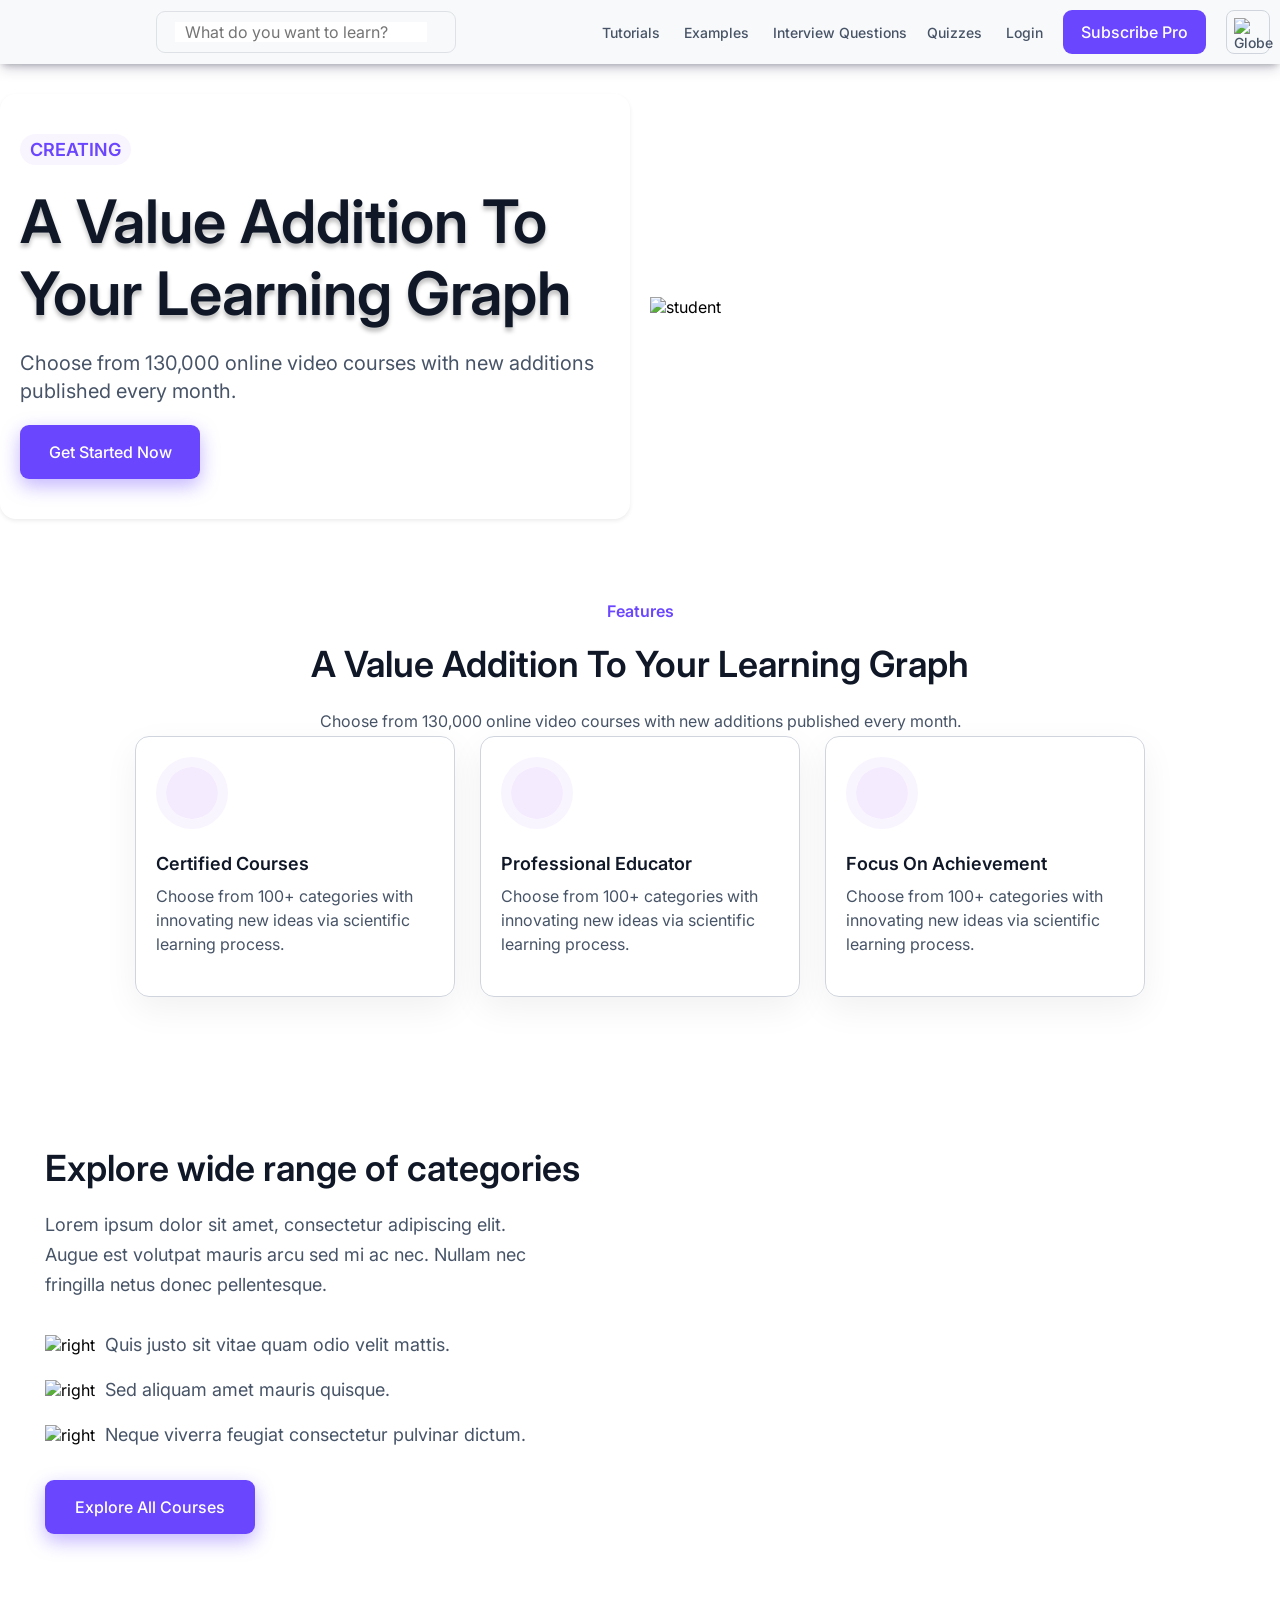
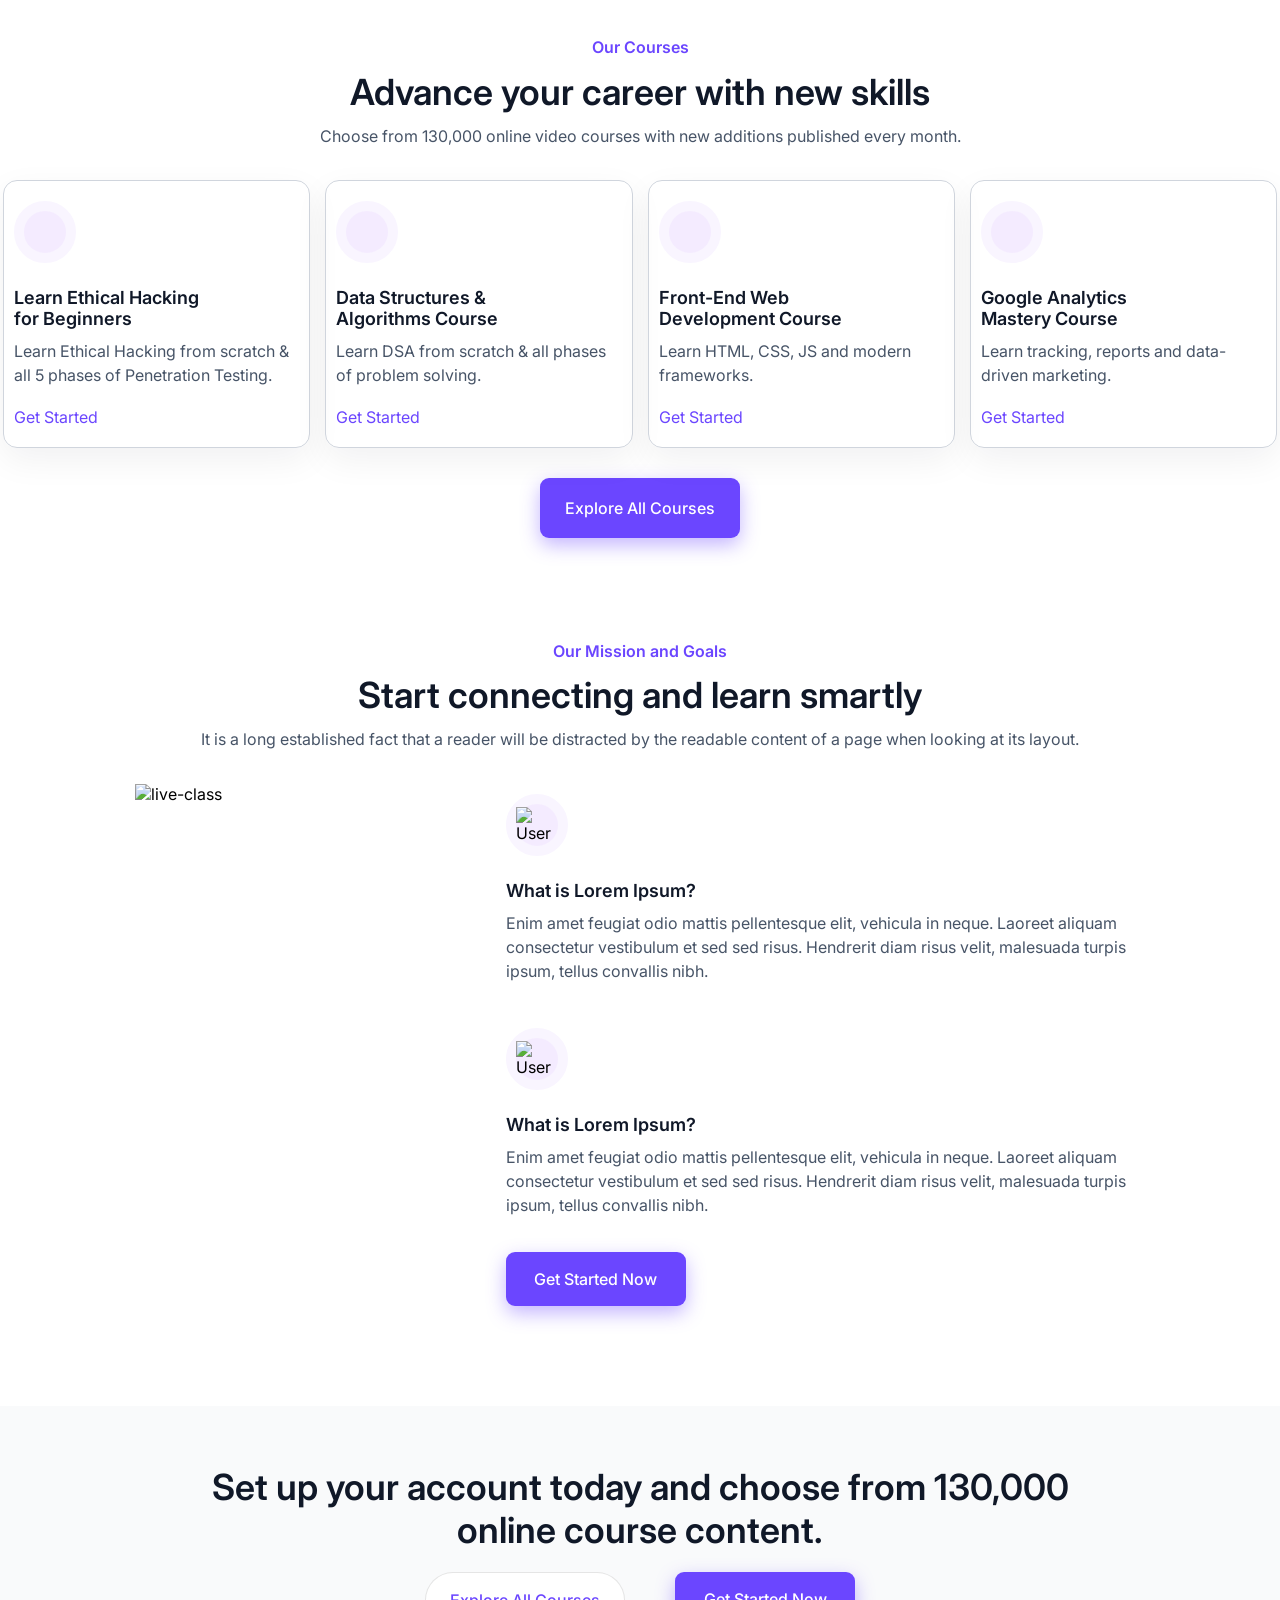
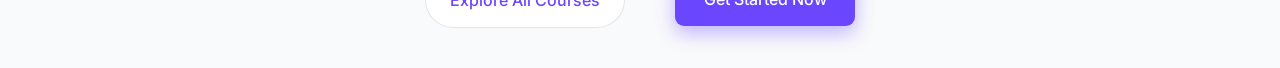
==== index.html @ a8aacdf3 "Commiting First Responsive Project" ====
<!doctype html>
<html lang="en">
  <head>
    <meta charset="UTF-8" />
    <meta name="viewport" content="width=device-width, initial-scale=1.0" />
    <title>Figma responsive page</title>
    <link rel="stylesheet" href="CSS/style.css" />
    <link rel="stylesheet" href="CSS/responsive.css" />
    <link
      rel="stylesheet"
      href="https://cdnjs.cloudflare.com/ajax/libs/font-awesome/7.3.0/css/all.min.css"
      integrity="sha512-ApSLB1Pd3/bZN8fWB/RG9YhN/7bd9Hkf3AGaE2mPfebjrxagjuBtx2GcgdqIlJkUzwylBo61r9Xa9NmgBI0swA=="
      crossorigin="anonymous"
      referrerpolicy="no-referrer"
    />
  </head>
  <body>
    <header>
      <div class="container">
        <div class="logo">
          <img src="Images/logo.svg" alt="" />
        </div>
        <div class="search">
          <input
            type="search"
            name="search"
            id="search"
            placeholder="What do you want to learn?"
          />
          <label for="search"
            ><i class="fa-solid fa-magnifying-glass"></i
          ></label>
        </div>
        <nav>
          <div class="nav-items">
            <a href=""
              >Tutorials <img src="Images/dropdown menu icon.png" alt=""
            /></a>
          </div>
          <div class="nav-items">
            <a href=""
              >Examples <img src="Images/dropdown menu icon.png" alt=""
            /></a>
          </div>
          <div class="nav-items">
            <a href=""
              >Interview Questions<img
                src="Images/dropdown menu icon.png"
                alt=""
            /></a>
          </div>
          <div class="nav-items">
            <a href=""
              >Quizzes <img src="Images/dropdown menu icon.png" alt=""
            /></a>
          </div>
          <div class="nav-items">
            <a href="">Login</a>
          </div>
          <div class="common-button">
            <button>Subscribe Pro</button>
          </div>
          <div class="globe">
            <img src="Images/globe.svg" alt="Globe" />
          </div>
        </nav>
        <div class="menu">
          <i class="fa-solid fa-bars"></i>
        </div>
      </div>
    </header>
    <section class="container first-section">
      <div class="left">
        <div class="left-content">
          <span>CREATING</span>
          <span>A Value Addition To Your Learning Graph</span>
          <span
            >Choose from 130,000 online video courses with new additions
            published every month.</span
          >
          <div class="common-button">
            <button>Get Started Now</button>
          </div>
        </div>
      </div>
      <div class="right">
        <img src="Images/Group 239.png" alt="student" />
      </div>
    </section>
    <section class="container second-section">
      <p>Features</p>
      <h2>A Value Addition To Your Learning Graph</h2>
      <p class="second-section-text">
        Choose from 130,000 online video courses with new additions published
        every month.
      </p>
      <div class="feature-flex">
        <div class="box">
          <div class="img-wrap">
            <div class="bg"><img src="Images/award 1.png" alt="" /></div>
          </div>
          <h3>Certified Courses</h3>
          <p>
            Choose from 100+ categories with innovating new ideas via scientific
            learning process.
          </p>
        </div>

        <div class="box">
          <div class="img-wrap">
            <div class="bg"><img src="Images/Frame (1).png" alt="" /></div>
          </div>
          <h3>Professional Educator</h3>
          <p>
            Choose from 100+ categories with innovating new ideas via scientific
            learning process.
          </p>
        </div>

        <div class="box">
          <div class="img-wrap">
            <div class="bg"><img src="Images/Frame.png" alt="" /></div>
          </div>
          <h3>Focus On Achievement</h3>
          <p>
            Choose from 100+ categories with innovating new ideas via scientific
            learning process.
          </p>
        </div>
      </div>
    </section>
    <section class="container third-section">
      <div class="left">
        <div class="left-content">
          <h2>Explore wide range of categories</h2>
          <p>
            Lorem ipsum dolor sit amet, consectetur adipiscing elit. Augue est
            volutpat mauris arcu sed mi ac nec. Nullam nec fringilla netus donec
            pellentesque.
          </p>
          <div class="list-container">
            <div class="list-box">
              <img src="Images/Group 259.png" alt="right" />
              <p>Quis justo sit vitae quam odio velit mattis.</p>
            </div>
            <div class="list-box">
              <img src="Images/Group 259.png" alt="right" />
              <p>Sed aliquam amet mauris quisque.</p>
            </div>
            <div class="list-box">
              <img src="Images/Group 259.png" alt="right" />
              <p>Neque viverra feugiat consectetur pulvinar dictum.</p>
            </div>
          </div>
        </div>
        <div class="common-button">
          <button>Explore All Courses</button>
        </div>
      </div>
      <div class="right">
        <img src="Images/Frame 237.png" alt="" />
      </div>
    </section>
    <section class="container fourth-section">
      <div class="section-text">
        <p>Our Courses</p>
        <h2>Advance your career with new skills</h2>
        <p class="section-para">
          Choose from 130,000 online video courses with new additions published
          every month.
        </p>
      </div>
      <div class="section-flex">
        <div class="box">
          <div class="img-wrap">
            <img src="Images/Frame (2).png" alt="" />
          </div>
          <!-- h3 ,p in .box are inheriting the properties by .box of second-section feature-flex -->
          <h3>Learn Ethical Hacking for Beginners</h3>
          <p>
            Learn Ethical Hacking from scratch & all 5 phases of Penetration
            Testing.
          </p>
          <div class="box-link">
            <a href="">Get Started </a>
            <i class="fa-solid fa-arrow-right"></i>
          </div>
        </div>
        <div class="box">
          <div class="img-wrap">
            <img src="Images/Frame (2).png" alt="" />
          </div>
          <!-- h3 ,p in .box are inheriting the properties by .box of second-section feature-flex -->
          <h3>Data Structures & Algorithms Course</h3>
          <p>Learn DSA from scratch & all phases of problem solving.</p>
          <div class="box-link">
            <a href="">Get Started </a>
            <i class="fa-solid fa-arrow-right"></i>
          </div>
        </div>
        <div class="box">
          <div class="img-wrap">
            <img src="Images/Frame (2).png" alt="" />
          </div>
          <!-- h3 ,p in .box are inheriting the properties by .box of second-section feature-flex -->
          <h3>Front-End Web Development Course</h3>
          <p>Learn HTML, CSS, JS and modern frameworks.</p>
          <div class="box-link">
            <a href="">Get Started </a>
            <i class="fa-solid fa-arrow-right"></i>
          </div>
        </div>
        <div class="box">
          <div class="img-wrap">
            <img src="Images/Frame (2).png" alt="" />
          </div>
          <!-- h3 ,p in .box are inheriting the properties by .box of second-section feature-flex -->
          <h3>Google Analytics Mastery Course</h3>
          <p>Learn tracking, reports and data-driven marketing.</p>
          <div class="box-link">
            <a href="">Get Started </a>
            <i class="fa-solid fa-arrow-right"></i>
          </div>
        </div>
      </div>
      <div class="common-button">
        <button>Explore All Courses</button>
      </div>
    </section>
    <section class="container fifth-section">
      <!-- Inherit Properties by section 4 section-text -->
      <div class="section-text">
        <p>Our Mission and Goals</p>
        <h2>Start connecting and learn smartly</h2>
        <p class="section-para">
          It is a long established fact that a reader will be distracted by the
          readable content of a page when looking at its layout.
        </p>
      </div>
      <div class="section-flex">
        <div class="left">
          <img src="Images/Group 307.png" alt="live-class" />
        </div>
        <div class="boxes">
          <div class="box">
            <div class="img-wrap">
              <img src="Images/Frame (1).png" alt="User" />
            </div>
            <h3>What is Lorem Ipsum?</h3>
            <p>
              Enim amet feugiat odio mattis pellentesque elit, vehicula in
              neque. Laoreet aliquam consectetur vestibulum et sed sed risus.
              Hendrerit diam risus velit, malesuada turpis ipsum, tellus
              convallis nibh.
            </p>
          </div>

          <div class="box">
            <div class="img-wrap">
              <img src="Images/Frame (1).png" alt="User" />
            </div>
            <h3>What is Lorem Ipsum?</h3>
            <p>
              Enim amet feugiat odio mattis pellentesque elit, vehicula in
              neque. Laoreet aliquam consectetur vestibulum et sed sed risus.
              Hendrerit diam risus velit, malesuada turpis ipsum, tellus
              convallis nibh.
            </p>
          </div>

          <div class="common-button">
            <button>Get Started Now</button>
          </div>
        </div>
      </div>
    </section>
    <section class="sixth-section">
      <div class="container sixth-section-content">
        <div class="section-text">
          <h2>
            Set up your account today and choose from 130,000 online course
            content.
          </h2>
        </div>
        <div class="sixth-section-btn-container">
          <div class="common-button"><button>Explore All Courses</button></div>
          <div class="common-button"><button>Get Started Now</button></div>
        </div>
      </div>
    </section>
  </body>
</html>
---- CSS/style.css ----
@import url("https://fonts.googleapis.com/css2?family=Inter:ital,opsz,wght@0,14..32,100..900;1,14..32,100..900&display=swap");
:root {
  --primary-color: #6b46ff;
  --secondary-color: #475467;
  --box-border-color: #f9f5ff;
  --box-border-middle-color: #f4ebff;
}
* {
  padding: 0px;
  margin: 0px;
  list-style: none;
  text-decoration: none;
  font-family: Inter, sans-serif;
  box-sizing: border-box;
  color: inherit;
  font-size: inherit;
}
.container {
  max-width: 1300px;
  margin: auto;
  /* border: 4px solid red; */
}
header {
  box-shadow:
    rgba(50, 50, 93, 0.25) 0px 6px 12px -2px,
    rgba(0, 0, 0, 0.3) 0px 3px 7px -3px;
  position: sticky;
  top: 0px;
  left: 0px;
  z-index: 9;
  background-color: rgb(248, 249, 250);
  margin-bottom: 30px;
}
header .container {
  display: flex;
  padding: 10px;
  justify-content: space-between;
  align-items: center; /*baseline*/
}
.menu {
  border: 1px solid #d0d5dd;
  padding: 5px 10px;
  border-radius: 5px;
  display: none;
  text-align: center;
  font-size: 25px;
  font-weight: 300;
  color: var(--secondary-color);
}
.search {
  display: flex;
  justify-content: space-between;
  align-items: center;
  border: 1px solid #dee2e6;
  border-radius: 9px;
  width: 300px;
  padding: 10px 18px;
  height: fit-content;
  color: var(--primary-color);
  gap: 10px;
}
.search input {
  border: none;
  outline: none;
  width: 100%;
  height: 100%;
  padding: 0 10px;
}

header nav {
  color: var(--secondary-color);
  display: flex;
  justify-content: space-between;
  align-items: center;
  font-size: 14px;
  font-weight: 500;
  gap: 20px;
  /* border: 1px solid blue; */
}

.common-button button {
  color: white;
  background-color: var(--primary-color);
  font-size: 16px;
  line-height: 24px;
  font-weight: 500;
  border-radius: 9px;
  border: none;
  outline: none;
  transition: 300ms;
  padding: 15px;
  width: 180px;
  box-shadow: 0px 7px 19px 0px #6b46ff66;
  display: block;
}
header .common-button button {
  padding: 10px 18px;
  box-shadow: none;
  width: 143px;
}
header .globe {
  border: 1px solid #d0d5dd;
  width: 44px;
  height: 44px;
  padding: 7px;
  border-radius: 8px;
}

header .globe img {
  width: 100%;
}
.first-section {
  margin: 30px auto;
  display: flex;
  align-items: center;
  justify-content: center;
  gap: 20px;
  /* border: 2px solid black; */
}
.first-section .left {
  width: 50%;
  padding: 40px 20px;

  /* border: 1px solid #000000; */
  box-shadow: 0 2px 4px #00000013;
  order: 0;
  border-radius: 1rem;
  height: fit-content;
}
.first-section .left .left-content {
  width: 100%;
  display: flex;
  flex-direction: column;
  justify-content: space-around;
  align-items: flex-start;
  gap: 20px;
}
.first-section .left .left-content span:nth-child(1) {
  color: var(--primary-color);
  background-color: #f9f5ff;
  font-weight: 600;
  font-size: 18px;
  padding: 5px 10px;
  border-radius: 40px;
}
.first-section .left .left-content span:nth-child(2) {
  color: #101828;
  font-weight: 600;
  font-size: clamp(1.6rem, 5vw, 3.75rem);
  line-height: 1.2;
  text-shadow: 0px 4px 4px #00000040;
}
.first-section .left .left-content span:nth-child(3) {
  font-weight: 400;
  font-size: 20px;
  line-height: 1.4;
  color: var(--secondary-color);
}
.first-section .left .left-content .common-button {
  width: 100%;
}
.first-section .left .left-content .common-button button {
  padding: 15px;
  width: 180px;
  box-shadow: 0px 7px 19px 0px #6b46ff66;
  display: block;
}
.common-button button:hover {
  background-color: #fff;
  color: var(--primary-color);
}
.first-section .right {
  width: 50%;
  /* border: 1px solid burlywood; */
  order: 1;
}
.first-section .right img {
  width: 100%;
  height: auto;
  display: block;
}

.second-section {
  text-align: center;
  margin: 80px auto;
  display: flex;
  /* justify-content: center; */
  align-items: center;
  flex-direction: column;
}
.second-section p:first-child {
  color: var(--primary-color);
  font-weight: 600;
  line-height: 24px;
}

.second-section h2 {
  font-size: clamp(24px, 3vw, 36px);
  font-weight: 600;
  color: #101828;
  line-height: 1.2;
  margin: 20px 0px;
}
.second-section .second-section-text {
  /* border: 2px solid black; */
  font-size: clamp(12px, 16px, 20px);
  font-weight: 400;
  line-height: 30px;
  color: var(--secondary-color);
}

.feature-flex {
  display: flex;
  width: 100%;
  justify-content: center;
  align-items: stretch;
  gap: 25px;
  margin: auto;
  flex-wrap: wrap;
}
.feature-flex .box {
  width: 25%;
  height: auto;
  padding: 20px;
  border-radius: 14px;
  text-align: left;
  border: 1px solid #d0d5dd;
  transition: 400ms;
  box-shadow: 0 12px 35px rgba(15, 23, 42, 0.06);
}
.feature-flex .box:hover {
  box-shadow: 0px 18px 50px rgba(15, 23, 42, 0.12);
  transform: scale(1.02, 1.02);
}
.feature-flex .box .img-wrap {
  width: 72px;
  height: 72px;
  border: 10px solid var(--box-border-color);
  border-radius: 50%;
  margin-bottom: 24px;
}
.img-wrap .bg {
  background-color: var(--box-border-middle-color);
  width: 100%;
  height: 100%;
  border-radius: inherit;
  text-align: center;
  padding: 9px 0px;
}
.box h3:nth-child(2) {
  font-size: clamp(16px,18px,20px);
  width: 75%;
  font-weight: 600;
  color: #101828;
  margin-bottom: 10px;
}
.box p:nth-child(3) {
  font-size: clamp(12px,16px,18px);
  width: 100%;
  line-height: 24px;
  font-weight: 400;
  color: var(--secondary-color);
  margin-bottom: 20px;
}

.third-section {
  display: flex;
  /* border: 2px solid red; */
  justify-content: center;
  align-items: center;
}
.third-section .left {
  width: 50%;
  /* border: 2px solid yellow; */
  margin-top: 50px;
  margin-left: 5vmin;
  height: fit-content;
}
.third-section .left .left-content h2 {
  font-size: clamp(24px, 3vw, 36px);
  font-weight: 600;
  color: #101828;
  line-height: 1.2;
  margin: 20px 0px;
}
.third-section .left .left-content p {
  font-size: clamp(12px, 18px, 20px);
  font-weight: 400;
  line-height: 30px;
  color: var(--secondary-color);
  width: 82%;
}

.third-section .left .left-content .list-container {
  margin: 30px 0px;
  display: flex;
  flex-direction: column;
  gap: 15px;
}
.third-section .left .left-content .list-container .list-box {
  display: flex;
  gap: 10px;
  align-items: center;
}

.third-section .left .common-button button {
  width: 210px;
}

.third-section .right {
  width: 50%;
  /* border: 2px solid green; */
  display: flex;
  justify-content: center;
  text-align: right;
}
.third-section .right img {
  width: 90%;
  height: auto;
  display: block;
  /* border: 2px solid green; */
}

.fourth-section{
  margin: 100px auto;
}
.section-text{
  text-align: center;
  line-height: 1.7;
}
.section-text p:first-child{
  color: var(--primary-color);
  font-weight: 600;
}
.section-text h2{
  font-size: clamp(24px, 3vw, 36px);
  font-weight: 600;
  color: #101828;
  /* margin: 20px 0px; */
}
.section-text .section-para{
  font-size: clamp(12px, 16px, 20px);
  font-weight: 400;
  /* line-height: 30px; */
  color: var(--secondary-color);
  margin: auto;
}
.section-flex{
  display: flex;
  width: 100%;
  justify-content: center;
  align-items: stretch;
  gap: 15px;
  margin: 30px auto;
  flex-wrap: wrap;
}
.section-flex .box{
  width: 24%;
  padding: 20px 10px;
  border-radius: 14px;
  text-align: left;
  border: 1px solid #D0D5DD;
  transition: 400ms;
  box-shadow: 0 12px 35px rgba(15, 23, 42, 0.06);
  display: flex;
  flex-direction: column;
  justify-content: space-between;
}
.section-flex .box .img-wrap{
  width: 62px;
  height: 62px;
  border: 10px solid var(--box-border-color);
  border-radius: 50%;
  margin-bottom: 24px;
  display: flex;
  justify-content: center;
  align-items: center;
  background-color: var(--box-border-middle-color);
}

.section-flex .box .box-link{
  color: var(--primary-color);
}
.section-flex .box:hover{
  box-shadow: 0px 18px 50px rgba(15, 23, 42, 0.12);
  transform: scale(1.02, 1.02);
}
.fourth-section .common-button button{
  margin: auto;
  width: 200px;
  padding: 18px 0px;
}
.fifth-section{
  margin: 100px auto;
}

.fifth-section .section-flex{
  display: flex;
  width: 100%;
  justify-content: space-around;
  flex-wrap: wrap;
}


.fifth-section .section-flex .left img{
  width: 95%;
}

.fifth-section .section-flex .boxes{
  width: 50%;
}
.fifth-section .section-flex .boxes .box{
  border: none;
  box-shadow: none;
  margin-bottom: 5px;
  width: 100%;
  padding: 10px 0px;
}
.fifth-section .section-flex .boxes .box:hover{
  transform:scale(1,1);
}
.sixth-section{
  background-color: #F9FAFB;
}
.sixth-section-content{
  padding: 40px 0px;
}
.sixth-section-content .section-text{
  line-height: 1.2;
}
.sixth-section .section-text h2{
  width: 70%;
  margin: 20px auto;
}

.sixth-section-btn-container{
  display: flex;
  justify-content:center;
  gap: 50px;
}

.sixth-section-btn-container .common-button:nth-child(1) button{
  /* margin-right: 50px; */
  border-radius: 999px;
  width: 200px;
  padding: 15px 0px;
  background-color: white;
  color: var(--primary-color);
  box-shadow: none;
  border: 1px solid rgba(0, 0, 0, 0.1);
}
.sixth-section-btn-container .common-button:nth-child(1) button:hover{
  background-color: var(--box-border-middle-color);
  border: 1px solid rgba(0, 0, 0, 0.2);
}
---- CSS/responsive.css ----
@media (max-width: 1200px) {
  .container {
    width: 90vw;
    max-width: 1300px;
  }
  .search {
    display: none;
  }
  nav {
    display: none;
  }
  nav div {
    display: none;
  }
  .menu {
    display: initial;
  }
  .first-section {
    flex-direction: column;
  }
  .first-section .left {
    width: 90%;
    height: auto;
  }
  .first-section .right {
    width: 70%;
    height: auto;
  }
  .first-section .left {
    padding: 22px;
  }
  .fifth-section .section-flex{
    flex-direction: column;
  }
  .fifth-section .section-flex .left{
    margin: auto;
    width: 70%;
    text-align: center;
  }
  .fifth-section .section-flex .boxes{
    width: 100%;
  }
}
@media (max-width: 992px) {
  .feature-flex .box {
    flex-shrink: 0;
    width: 30%;
  }
  .third-section {
    flex-direction: column;
  }
  .third-section .left {
    width: 70%;
  }
  .third-section .right {
    width: 100%;
  }
  .section-flex .box {
    width: 48%;
  }
}
@media (max-width: 768px) {
  .first-section,
  .second-section,
  .third-section,
  .fourth-section,
  .fifth-section {
    margin: 50px auto;
  }

  .first-section .right {
    width: 80%;
    height: auto;
  }
  .feature-flex .box {
    width: 40%;
  }
  .common-button button {
    margin: auto;
  }
  .third-section .left {
    width: 80%;
    margin: auto;
  }
  
}
@media (max-width: 576px) {

  .first-section .left .left-content span:nth-child(3) {
    font-size: 16px;
  }
  .second-section .feature-flex {
    /* flex-wrap: nowrap; */
    flex-direction: column;
    align-items: center;
  }
  .feature-flex .box {
    width: 80%;
  }
  .third-section .left {
    width: 90%;
  }
  .section-text{
    line-height: 1.7;
  }
  .section-text h2{
    line-height: 1.5;
  }
  .section-flex .box {
    width: 80%;
  }
  .fifth-section .section-flex .left{
    margin: auto;
    width: 100%;
    text-align: center;
  }
  .sixth-section-btn-container{
    flex-direction: column;
    gap: 20px;
  }

}
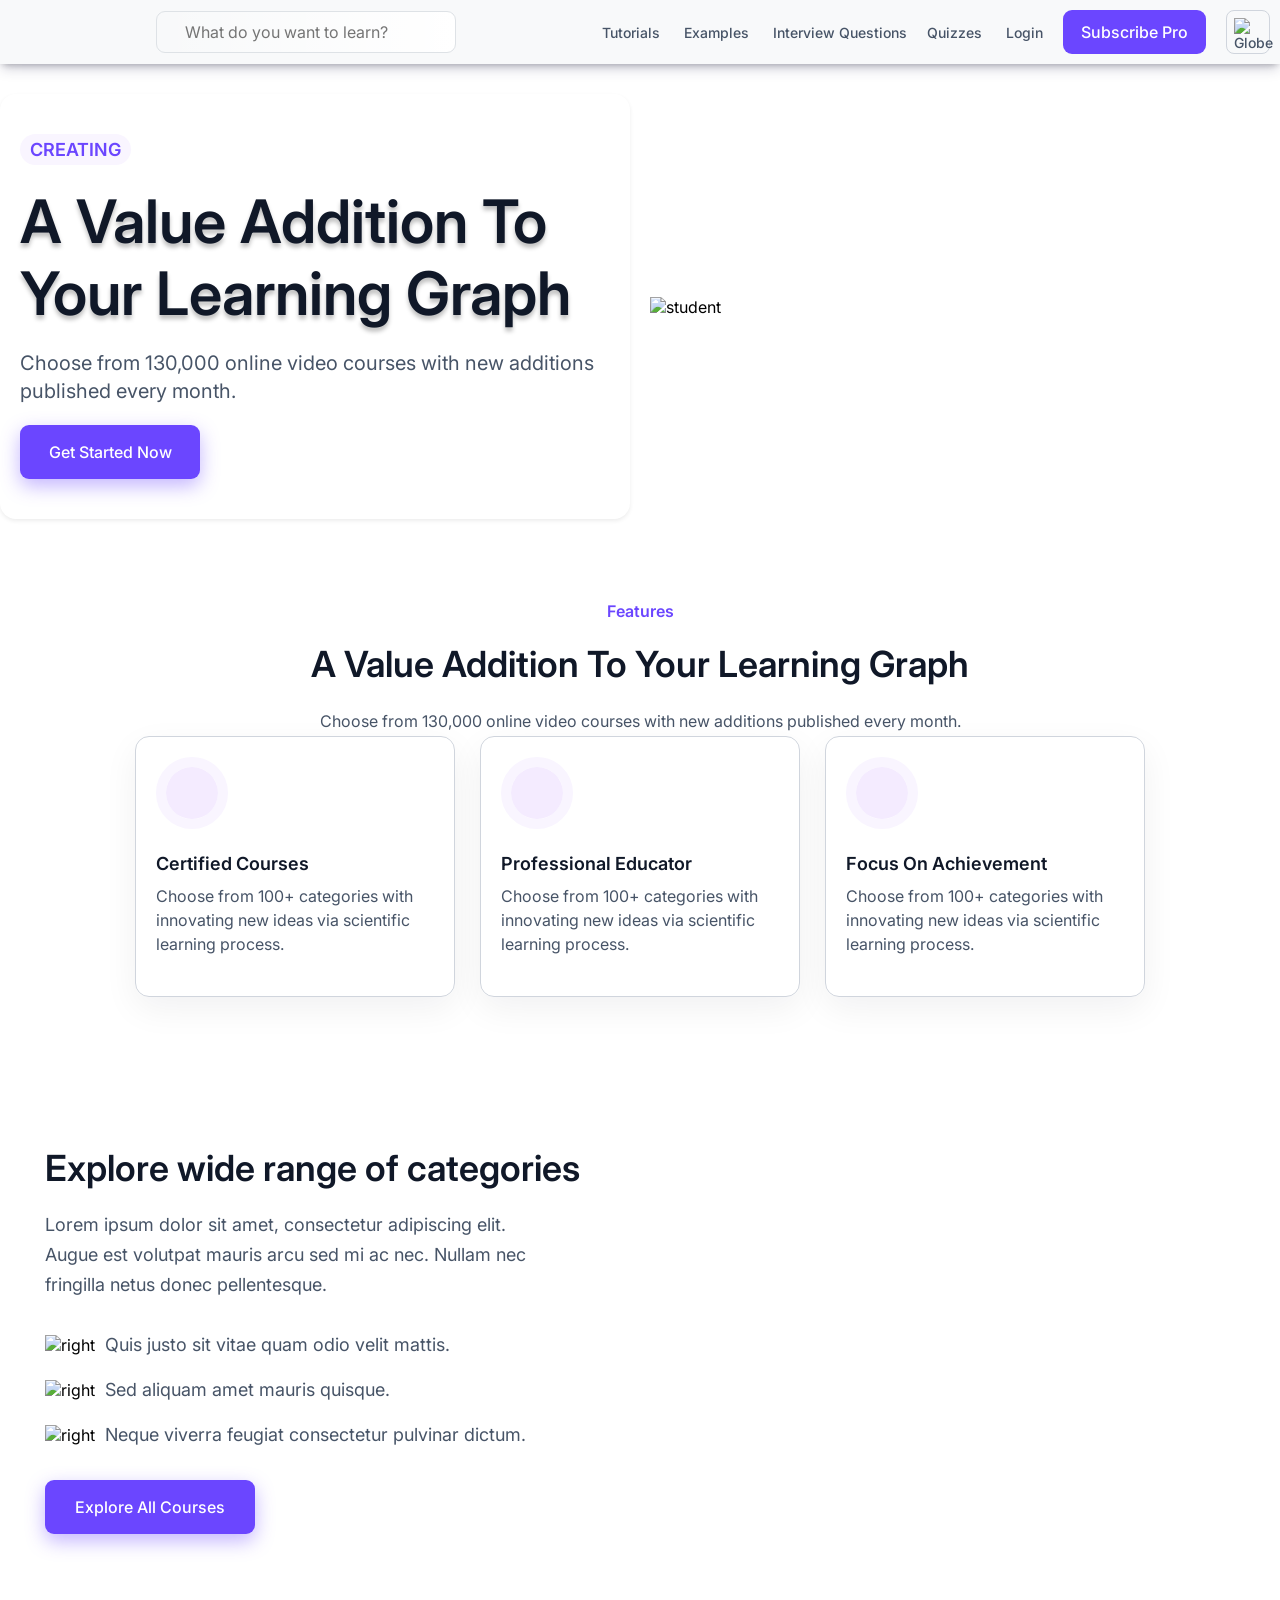
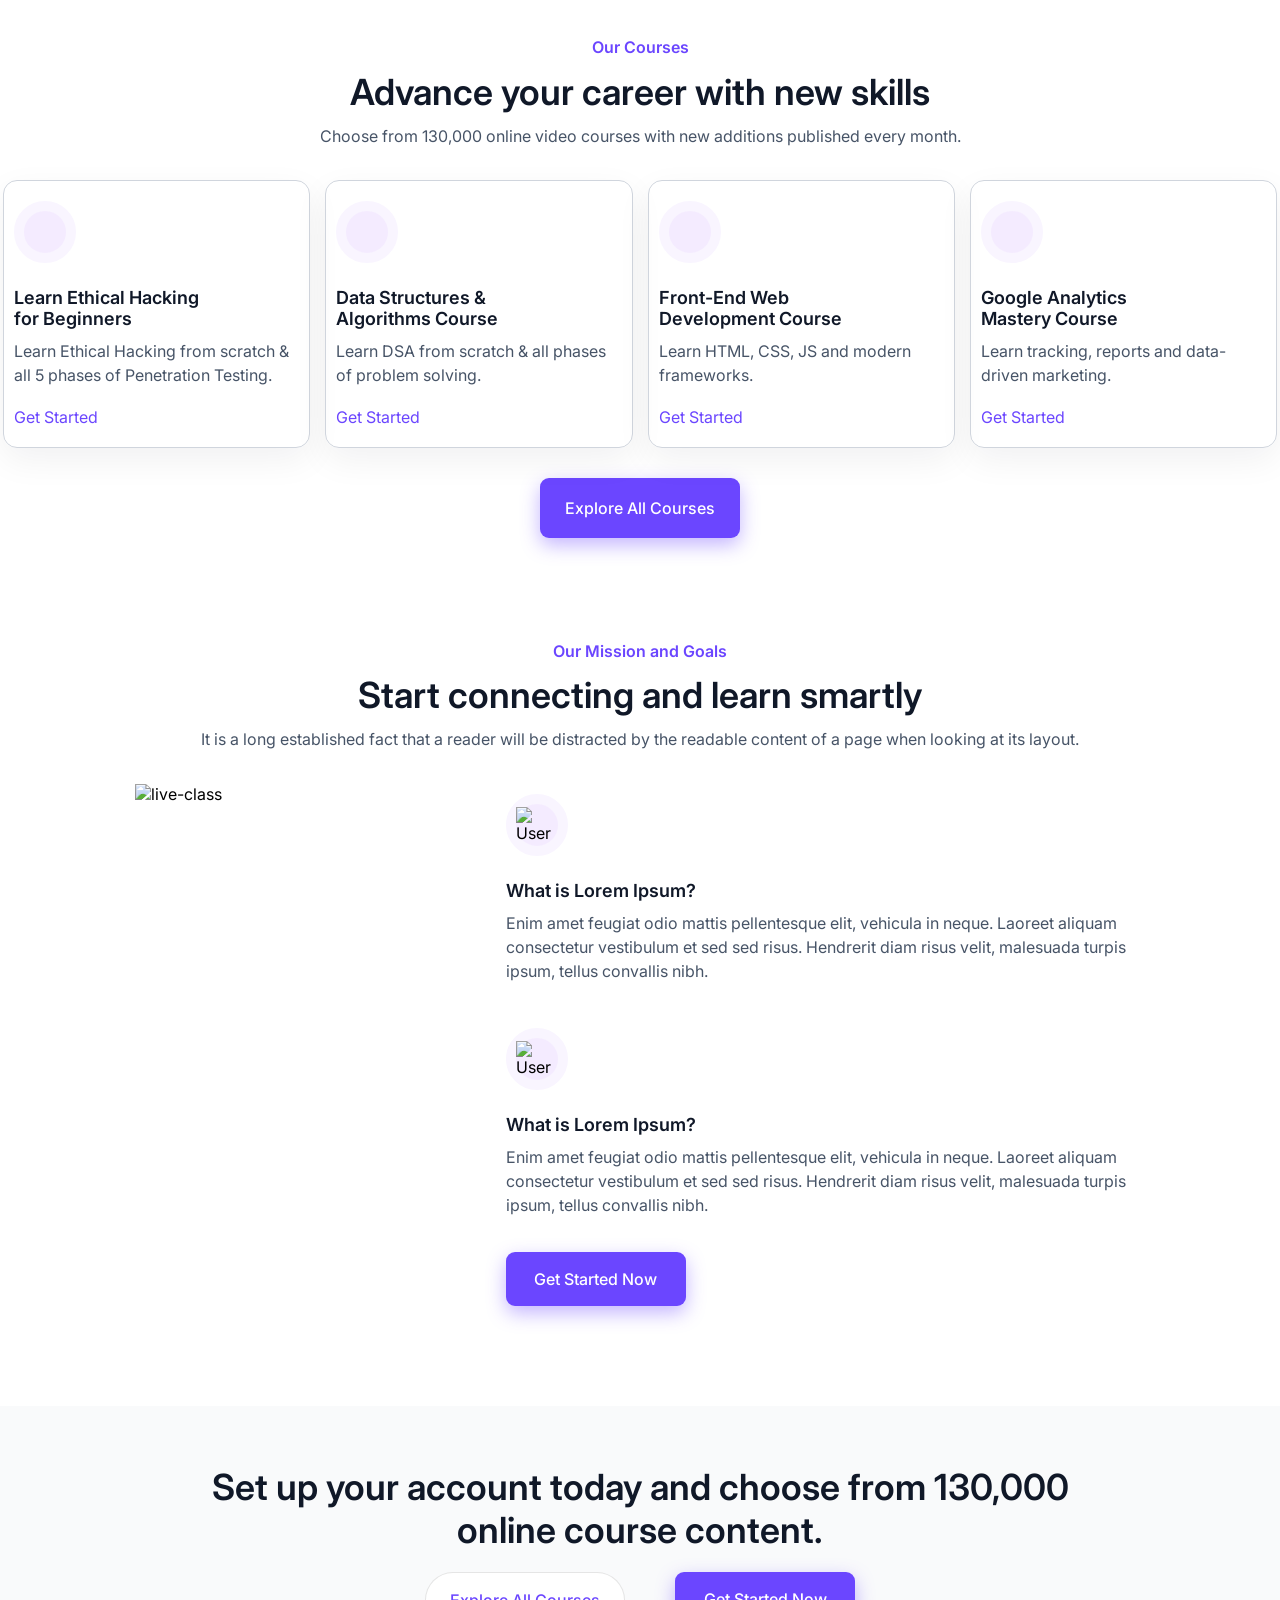
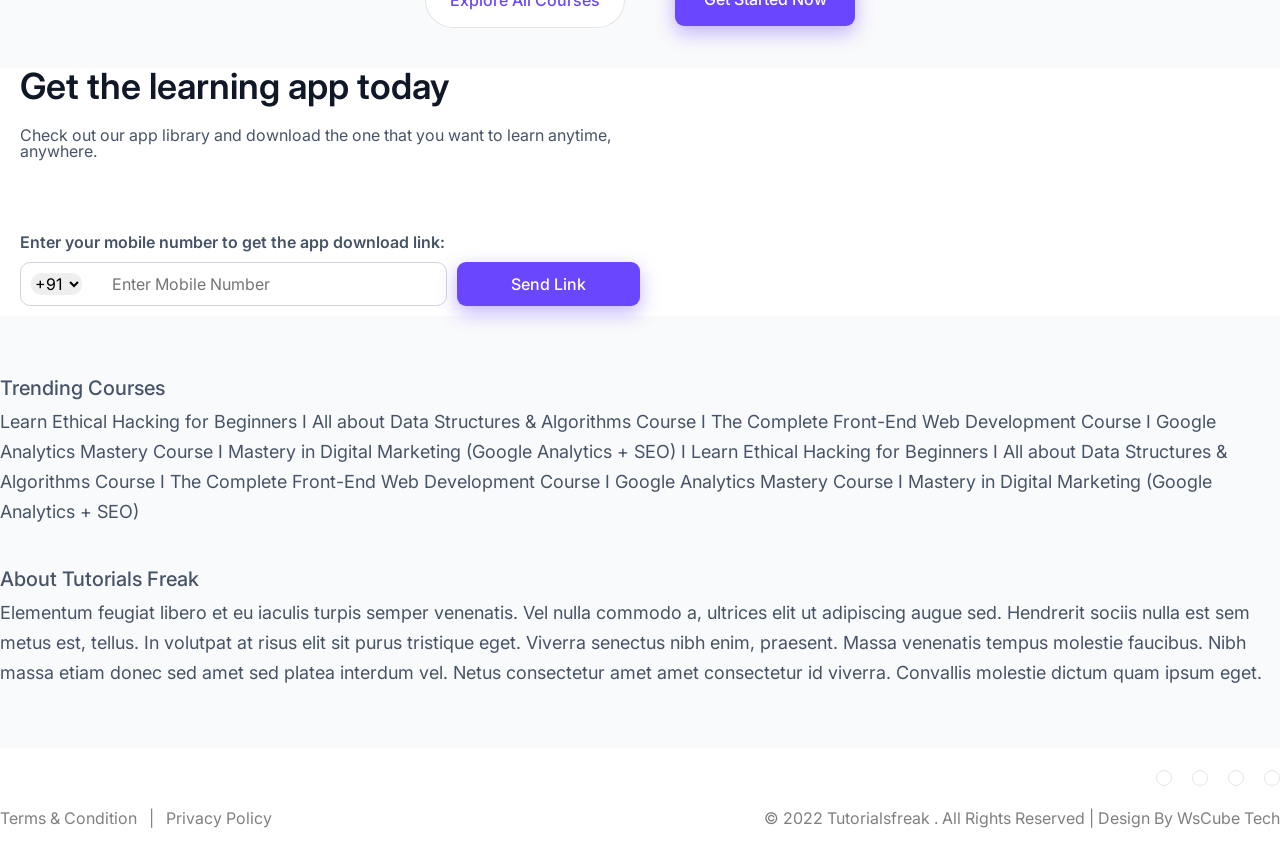
==== commit 712b969b: "complete responsive webpage" ====
--- a/index.html
+++ b/index.html
@@ -288,5 +288,123 @@
         </div>
       </div>
     </section>
+    <section class="seventh-section container">
+      <div class="left">
+        <div class="section-text">
+          <h2>Get the learning app today</h2>
+          <p class="section-para">
+            Check out our app library and download the one that you want to
+            learn anytime, anywhere.
+          </p>
+          <div class="imgs">
+            <img src="Images/App Store.png" alt="" />
+            <img src="Images/Google Play.png" alt="" />
+          </div>
+        </div>
+
+        <div class="phone-number-division">
+          <p>Enter your mobile number to get the app download link:</p>
+          <div class="phone-number-content">
+            <form method="post">
+              <div class="phone-number">
+                <select name="number" id="number">
+                  <option value="+91">+91</option>
+                  <option value="+1">+1</option>
+                  <option value="+44">+44</option>
+                  <option value="+86">+86</option>
+                  <option value="+55">+55</option>
+                  <option value="+49">+49</option>
+                  <option value="+33">+33</option>
+                  <option value="+81">+81</option>
+                  <option value="+61">+61</option>
+                  <option value="+7">+7</option>
+                </select>
+                <input
+                  type="tel"
+                  pattern="{0-9}[10]"
+                  maxlength="10"
+                  placeholder="Enter Mobile Number"
+                />
+              </div>
+              <div class="common-button">
+                <button type="submit">Send Link</button>
+              </div>
+            </form>
+          </div>
+        </div>
+      </div>
+      <div class="right">
+        <img src="Images/Frame 238.png" alt="" />
+        <img src="Images/Frame 239.png" alt="" />
+      </div>
+    </section>
+    <section class="eighth-section">
+      <div class="eighth-section-content container">
+        <div>
+          <h3>Trending Courses</h3>
+          <p>
+            Learn Ethical Hacking for Beginners I All about Data Structures &
+            Algorithms Course I The Complete Front-End Web Development Course I
+            Google Analytics Mastery Course I Mastery in Digital Marketing (Google
+            Analytics + SEO) I Learn Ethical Hacking for Beginners I All about
+            Data Structures & Algorithms Course I The Complete Front-End Web
+            Development Course I Google Analytics Mastery Course I Mastery in
+            Digital Marketing (Google Analytics + SEO)
+          </p>
+        </div>
+        <div>
+          <h3>About Tutorials Freak</h3>
+          <p>
+            Elementum feugiat libero et eu iaculis turpis semper venenatis. Vel
+            nulla commodo a, ultrices elit ut adipiscing augue sed. Hendrerit
+            sociis nulla est sem metus est, tellus. In volutpat at risus elit sit
+            purus tristique eget. Viverra senectus nibh enim, praesent. Massa
+            venenatis tempus molestie faucibus. Nibh massa etiam donec sed amet
+            sed platea interdum vel. Netus consectetur amet amet consectetur id
+            viverra. Convallis molestie dictum quam ipsum eget.
+          </p>
+        </div>
+      </div>
+    </section>
+
+    <footer class="container">
+      <div class="footer-icons">
+        <div class="footer-logo">
+          <a href="">
+            <img src="Images/logo.svg" alt="" />
+          </a>
+        </div>
+        <div class="social-media-icons">
+          <div class="icon-border">
+            <a href="https://www.facebook.com" target="_blank">
+              <i class="fa-brands fa-facebook-f"></i>
+            </a>
+          </div>
+          <div class="icon-border">
+            <a href="https://www.twitter.com" target="_blank"> 
+              <i class="fa-brands fa-twitter"></i>
+            </a>
+          </div>
+          <div class="icon-border">
+            <a href="https://www.instagram.com" target="_blank">
+              <i class="fa-brands fa-instagram"></i>
+            </a>
+          </div>
+          <div class="icon-border">
+            <a href="https://www.linkedin.com" target="_blank">
+              <i class="fa-brands fa-linkedin-in"></i>
+            </a>
+          </div>
+        </div>
+      </div>
+      <div class="intel-actual-properties">
+        <div>
+          Terms & Condition &nbsp; | &nbsp; Privacy Policy
+        </div>
+        <div>
+          &copy; 2022 Tutorialsfreak . All Rights Reserved | Design By WsCube Tech
+        </div>
+      </div>
+    </footer>
   </body>
 </html>
--- a/CSS/style.css
+++ b/CSS/style.css
@@ -58,6 +58,7 @@
   height: fit-content;
   color: var(--primary-color);
   gap: 10px;
+  background: linear-gradient(to right, transparent,white);
 }
 .search input {
   border: none;
@@ -65,8 +66,12 @@
   width: 100%;
   height: 100%;
   padding: 0 10px;
-}
-
+  background-color: transparent;
+}
+.search:focus{
+  border-color: rgba(3, 102, 214, 0.3);
+  box-shadow: rgba(3, 102, 214, 0.3) 0px 0px 0px 3px;
+}
 header nav {
   color: var(--secondary-color);
   display: flex;
@@ -160,8 +165,8 @@
   width: 100%;
 }
 .first-section .left .left-content .common-button button {
-  padding: 15px;
-  width: 180px;
+  /* padding: 15px;
+  width: 180px; */
   box-shadow: 0px 7px 19px 0px #6b46ff66;
   display: block;
 }
@@ -343,7 +348,7 @@
   font-weight: 400;
   /* line-height: 30px; */
   color: var(--secondary-color);
-  margin: auto;
+  /* margin:0px auto 20px; */
 }
 .section-flex{
   display: flex;
@@ -453,3 +458,154 @@
   background-color: var(--box-border-middle-color);
   border: 1px solid rgba(0, 0, 0, 0.2);
 }
+.seventh-section{
+  display: flex;
+  justify-content: center;
+  margin-bottom:10px;
+  /* border: 5px solid black; */
+  /* padding: 30px 0px; */
+}
+.seventh-section .left{
+  width: 50%;
+  display: flex;
+  flex-direction: column;
+  justify-content:center;
+  gap: 50px;
+  /* border: 1px solid black; */
+  padding-left: 20px;
+}
+.seventh-section .left .section-text{
+  text-align: left;
+  display: flex;
+  flex-direction: column;
+  gap: 23px;
+  line-height: 1;
+}
+.seventh-section .left .section-text .section-para{
+  margin: 0px;
+}
+.seventh-section .left .section-text .imgs{
+  display: flex;
+  width: 100%;
+  gap: 20px;
+  /* border: 1px solid black; */
+}
+.seventh-section .imgs img{
+  width: 20%;
+}
+.phone-number-division{
+  display: flex;
+  flex-direction: column;
+  /* justify-content: center; */
+  gap: 10px;
+  
+}
+.phone-number-division p:first-child{
+  color: var(--secondary-color);
+  font-weight: 600;
+}
+.phone-number-content form{
+  display: flex;
+  gap: 10px;
+  /* border: 2px solid green; */
+}
+.phone-number{
+  border: 1px solid #D0D5DD;
+  padding: 10px 10px;
+  border-radius: 10px;
+  display: flex;
+  width: 70%;
+  gap: 30px;
+}
+.phone-number::shadow{
+  box-shadow: rgba(3, 102, 214, 0.3) 0px 0px 0px 3px;
+}
+.phone-number select,input{
+  border: none;
+  outline: none;
+}
+.phone-number select{
+  border-radius: inherit;
+}
+.phone-number-division .common-button{
+  width: 30%;
+} 
+.phone-number-content .common-button button{
+  width: 100%;
+  padding:10px;
+}
+.seventh-section .right{
+  /* border: 1px solid black; */
+  display: flex;
+  width: 50%;
+  justify-content: space-evenly;
+  align-items: center;
+}
+.seventh-section .right img:first-child{
+  width: 50%;
+}
+.seventh-section .right img:nth-child(2){
+  align-self: flex-end;
+  width: 35%;
+}
+
+.eighth-section{
+  background-color: #F9FAFB;
+  padding: 60px 0px;
+}
+.eighth-section-content{
+  display: flex;
+  flex-direction: column;
+  justify-content: space-between;
+  gap: 40px;
+}
+.eighth-section-content div h3{
+  font-size: 20px;
+  font-weight: 500;
+  color: var(--secondary-color);
+}
+.eighth-section-content div p{
+  font-size: 18px;
+  line-height: 30px;
+  color: var(--secondary-color);
+  font-weight: 400;
+}
+.eighth-section-content div{
+  display: flex;
+  flex-direction: column; 
+  gap: 7px;
+}
+footer{
+  padding: 20px 0px;
+}
+.footer-icons{
+  display: flex;
+  flex-wrap: wrap;
+  justify-content: space-between;
+  align-items: center;
+  margin-bottom: 20px;
+}
+.social-media-icons{
+  display: flex;
+  gap: 20px;
+  color: var(--secondary-color);
+  /* font-size:px; */
+}
+.icon-border{
+  padding: 7px;
+  border: 1px solid rgba(0, 0, 0, 0.1);
+  transition: 300ms;
+  border-radius: 50%;
+}
+.social-media-icons .icon-border:hover{
+  background-color: var(--primary-color);
+  color: white;
+  border-color:var(--primary-color) ;
+}
+
+.intel-actual-properties{
+  display: flex;
+  /* flex-wrap: wrap; */
+  justify-content: space-between;
+  color: rgba(0, 0, 0, 0.5);
+}
--- a/CSS/responsive.css
+++ b/CSS/responsive.css
@@ -40,6 +40,21 @@
   .fifth-section .section-flex .boxes{
     width: 100%;
   }
+  .seventh-section{
+    flex-direction: column;
+  }
+  .seventh-section .left,
+  .seventh-section .right{
+    width: 100%;
+    justify-content: center;
+  }
+  .seventh-section .right img:first-child{
+    width: 25%;
+  }
+  .seventh-section .right img:nth-child(2){
+    width: 17%;
+  }
+  
 }
 @media (max-width: 992px) {
   .feature-flex .box {
@@ -57,6 +72,37 @@
   }
   .section-flex .box {
     width: 48%;
+  }
+  .seventh-section .left .section-text{
+    text-align: center;
+    /* justify-content: center; */
+  }
+  .seventh-section .left .section-text .imgs{
+    justify-content: center;
+  }
+  .seventh-section .left .phone-number-division{
+    text-align: center;
+    margin-bottom: 20px;
+  }
+  .seventh-section .left .phone-number-content form {
+    flex-direction: column;
+    align-items: center;
+    text-align: center;
+  }
+  .seventh-section .left .phone-number-division .common-button,.phone-number{
+    width: 70%;
+  }
+  .seventh-section .right img:first-child{
+    width: 40%;
+  }
+  .seventh-section .right img:nth-child(2){
+    width: 28%;
+  }
+  .intel-actual-properties{
+    flex-direction: column;
+    gap: 20px;
+    align-items: center;
+    text-align: center;
   }
 }
 @media (max-width: 768px) {
@@ -118,5 +164,24 @@
     flex-direction: column;
     gap: 20px;
   }
-
+  .seventh-section .left .phone-number-division .common-button,.phone-number{
+    width: 90%;
+  }
+  .footer-icons{
+    flex-direction: column;
+    align-items: center;
+    gap: 20px;
+  }
+  .seventh-section .left{
+    padding-left :10px; 
+  }
+  .seventh-section .imgs img{
+    width: 35%;
+  }
+  .seventh-section .right img:first-child{
+    width: 50%;
+  }
+  .seventh-section .right img:nth-child(2){
+    width: 35%;
+  }
 }
